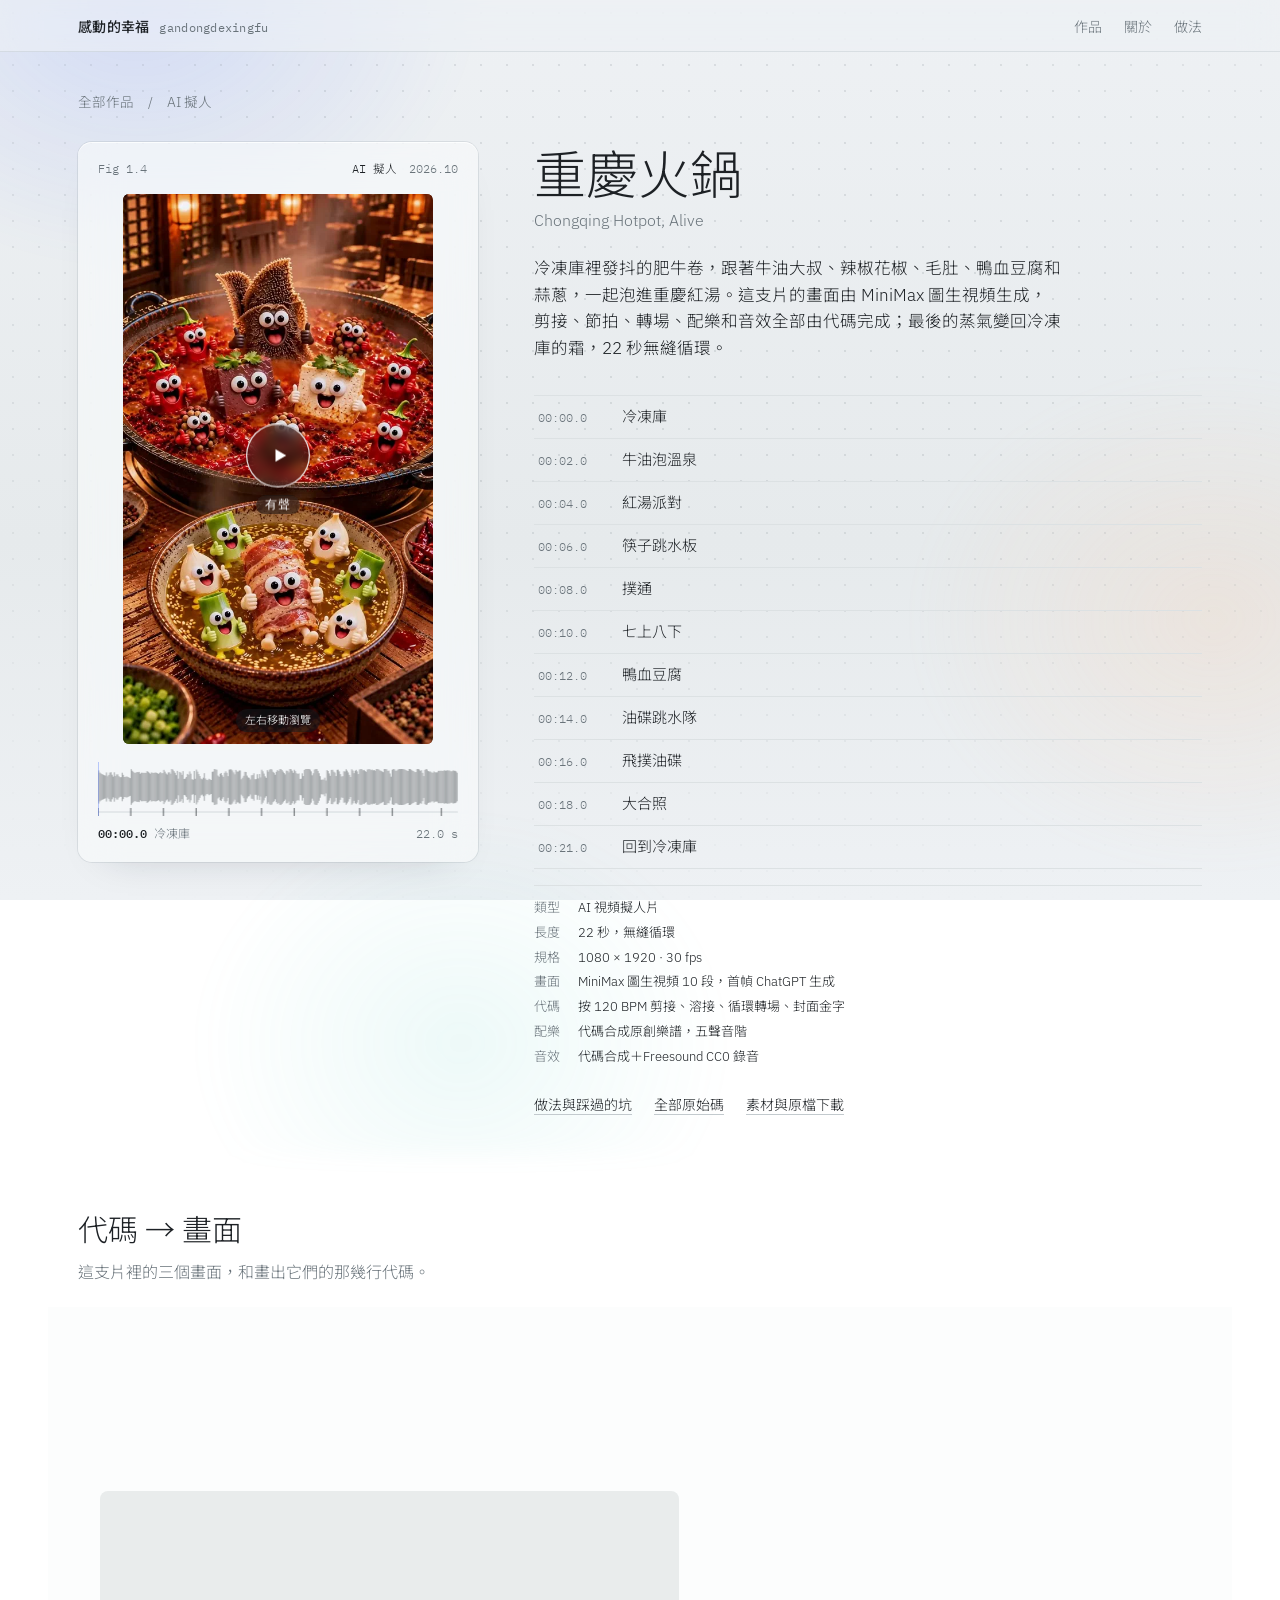
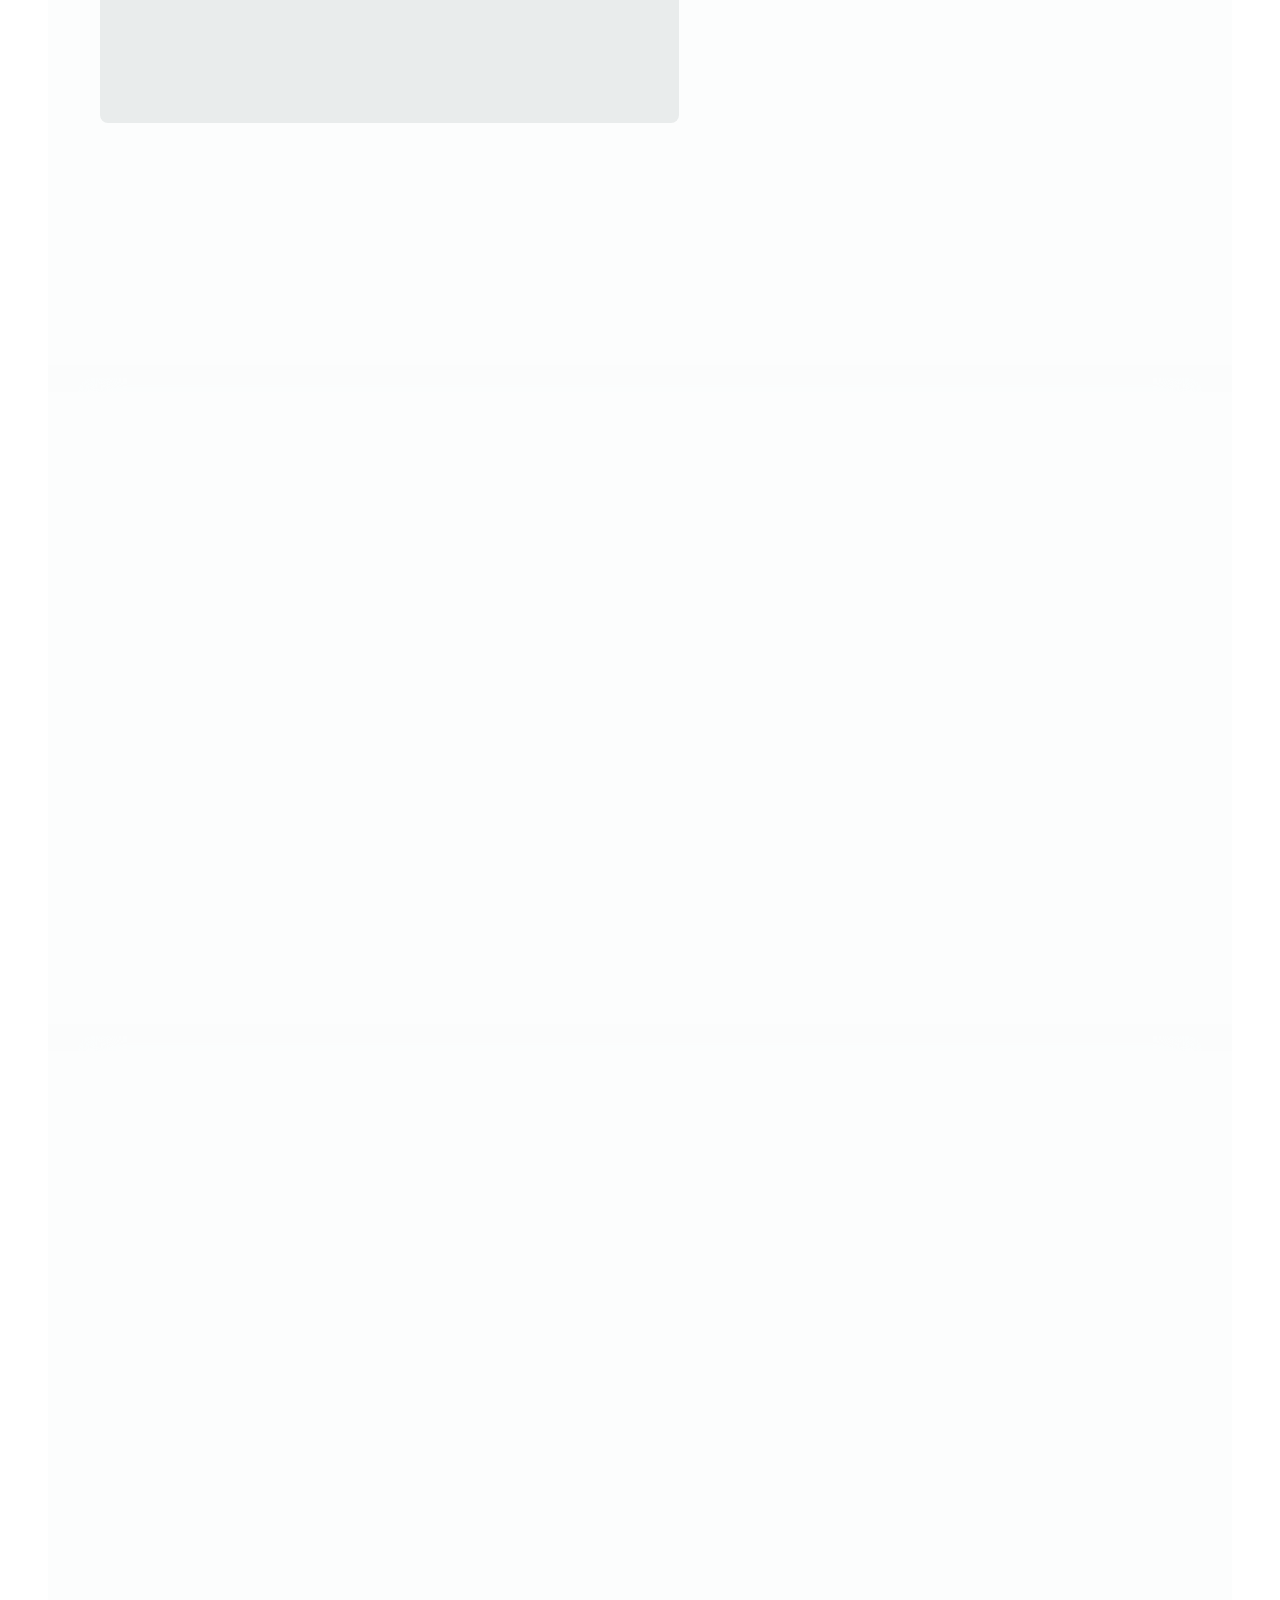
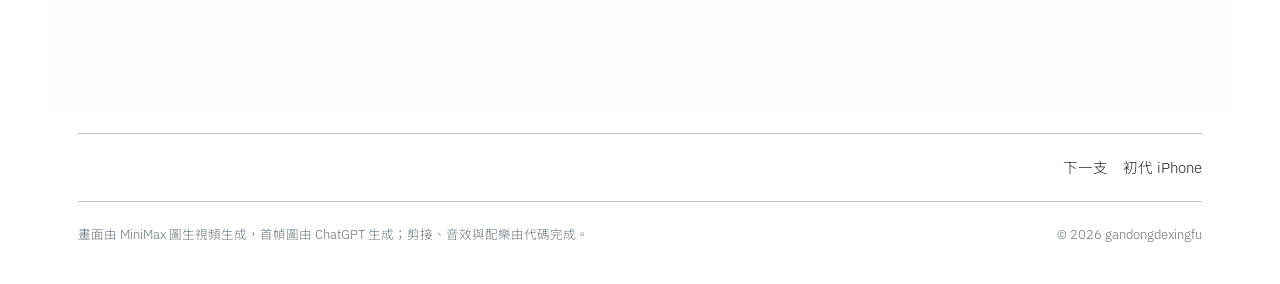
==== works/chongqing-hotpot/index.html @ 7da3f76e "上架《重慶火鍋》（Fig 1.4，AI 擬人） - media：540×960 網頁版、封面 jpg/webp、指紋、三張代碼→畫面配圖 - works.json 新增作品，章節 11 段；轉盤新增火" ====
<!doctype html>
<html lang="zh-Hant">
<head>
<meta charset="utf-8">
<meta name="viewport" content="width=device-width, initial-scale=1">
<title>重慶火鍋 · 感動的幸福</title>
<meta name="description" content="冷凍庫裡發抖的肥牛卷，跟著牛油大叔、辣椒花椒、毛肚、鴨血豆腐和蒜蔥，一起泡進重慶紅湯。這支片的畫面由 MiniMax 圖生視頻生成，剪接、節拍、轉場、配樂和音效全部由代碼完成；最後的蒸氣變回冷凍庫的霜，22 秒無縫循環。">
<link rel="icon" href="../../favicon.svg" type="image/svg+xml">
<link rel="icon" href="../../favicon-32.png" sizes="32x32" type="image/png">
<link rel="apple-touch-icon" href="../../apple-touch-icon.png">
<meta name="theme-color" content="#E9ECEC">
<meta property="og:type" content="video.other">
<meta property="og:site_name" content="感動的幸福">
<meta property="og:title" content="重慶火鍋 · AI 畫面＋代碼後期">
<meta property="og:description" content="冷凍庫裡發抖的肥牛卷，跟著牛油大叔、辣椒花椒、毛肚、鴨血豆腐和蒜蔥，一起泡進重慶紅湯。這支片的畫面由 MiniMax 圖生視頻生成，剪接、節拍、轉場、配樂和音效全部由代碼完成；最後的蒸氣變回冷凍庫的霜，22 秒無縫循環。">
<meta property="og:url" content="https://gandongdexingfu.github.io/works/chongqing-hotpot/">
<meta property="og:image" content="https://gandongdexingfu.github.io/media/chongqing-hotpot.jpg">
<meta name="twitter:card" content="summary_large_image">
<link rel="preconnect" href="https://fonts.googleapis.com">
<link rel="preconnect" href="https://fonts.gstatic.com" crossorigin>
<link href="https://fonts.googleapis.com/css2?family=IBM+Plex+Mono:wght@400;500&family=IBM+Plex+Sans:wght@300;400;500&family=Noto+Sans+TC:wght@300;400;500&display=swap" rel="stylesheet">
<link rel="stylesheet" href="../../assets/site.css">
</head>
<body>
<div class="wrap">
  <header class="top">
    <a class="mark" href="../../">感動的幸福<span>gandongdexingfu</span></a>
    <nav class="top"><a href="../../#works">作品</a><a href="../../#about">關於</a><a href="https://github.com/gandongdexingfu/lemo-opuscar/tree/main/mine">做法</a></nav>
  </header>
  <div class="crumb"><a href="../../">全部作品</a>　/　<a href="../../?style=AI 擬人">AI 擬人</a></div>

  <section class="work tall">
    <article class="plate" id="player" data-id="chongqing-hotpot"></article>
    <div>
      <h1>重慶火鍋</h1>
      <div class="en">Chongqing Hotpot, Alive</div>
      <p class="lede">冷凍庫裡發抖的肥牛卷，跟著牛油大叔、辣椒花椒、毛肚、鴨血豆腐和蒜蔥，一起泡進重慶紅湯。這支片的畫面由 MiniMax 圖生視頻生成，剪接、節拍、轉場、配樂和音效全部由代碼完成；最後的蒸氣變回冷凍庫的霜，22 秒無縫循環。</p>
      
      <ol class="chapters" aria-label="章節，點一下跳到那一段">
<li><button type="button" data-t="0"><span>00:00.0</span><span>冷凍庫</span></button></li>
<li><button type="button" data-t="2.0"><span>00:02.0</span><span>牛油泡溫泉</span></button></li>
<li><button type="button" data-t="4.0"><span>00:04.0</span><span>紅湯派對</span></button></li>
<li><button type="button" data-t="6.0"><span>00:06.0</span><span>筷子跳水板</span></button></li>
<li><button type="button" data-t="8.0"><span>00:08.0</span><span>撲通</span></button></li>
<li><button type="button" data-t="10.0"><span>00:10.0</span><span>七上八下</span></button></li>
<li><button type="button" data-t="12.0"><span>00:12.0</span><span>鴨血豆腐</span></button></li>
<li><button type="button" data-t="14.0"><span>00:14.0</span><span>油碟跳水隊</span></button></li>
<li><button type="button" data-t="16.0"><span>00:16.0</span><span>飛撲油碟</span></button></li>
<li><button type="button" data-t="18.0"><span>00:18.0</span><span>大合照</span></button></li>
<li><button type="button" data-t="21.0"><span>00:21.0</span><span>回到冷凍庫</span></button></li>
      </ol>
      <dl class="spec"><dt>類型</dt><dd>AI 視頻擬人片</dd><dt>長度</dt><dd>22 秒，無縫循環</dd><dt>規格</dt><dd>1080 × 1920 · 30 fps</dd><dt>畫面</dt><dd>MiniMax 圖生視頻 10 段，首幀 ChatGPT 生成</dd><dt>代碼</dt><dd>按 120 BPM 剪接、溶接、循環轉場、封面金字</dd><dt>配樂</dt><dd>代碼合成原創樂譜，五聲音階</dd><dt>音效</dt><dd>代碼合成＋Freesound CC0 錄音</dd></dl>
      <div class="links"><a href="https://github.com/gandongdexingfu/lemo-opuscar/blob/main/mine/films/chongqing-hotpot/TREATMENT.md">做法與踩過的坑</a><a href="https://github.com/gandongdexingfu/lemo-opuscar/tree/main/mine/films/chongqing-hotpot">全部原始碼</a><a href="https://github.com/gandongdexingfu/lemo-opuscar/tree/assets/chongqing-hotpot">素材與原檔下載</a></div>
    </div>
  </section>

  <section class="bts" aria-labelledby="bts-h">
    <h2 id="bts-h">代碼 → 畫面</h2>
    <p>這支片裡的三個畫面，和畫出它們的那幾行代碼。</p>
<article class="pair">
  <div class="code"><div class="head"><span>Fig 1.4.1</span><span>audio.py・節錄整理</span></div>
    <h3>七上八下，每一下都有聲音</h3><p class="note">MiniMax 生成的毛肚彈了五、六下，大約一秒一下。剪接時加速兩倍，變成半拍一下；再逐幀找出每次「浸到底」的時間，在那一幀之後一格放入水聲，0.18 秒後接一聲彈簧 boing。</p>
    <pre><code>D1 = 1/30  # 聲音比畫面晚一幀
for t in (10.3, 10.9, 11.5):          # 逐幀找到的三次浸湯
    put(sfx, splash(0.4), t + D1, 0.35)
    put(sfx, boing(170, 0.45), t + 0.18 + D1, 0.32)

def boing(f=180, d=0.6):
    t = t_(d)
    fr = f*(1 + 0.35*np.sin(2*np.pi*14*t)*np.exp(-4*t)) + f*0.6*np.exp(-12*t)
    return np.sin(2*np.pi*np.cumsum(fr)/SR) * env(d, 0.003, d, 4)</code></pre></div>
  <figure><img src="../../media/bts/hp-bungee.webp" alt="七上八下，每一下都有聲音的畫面" loading="lazy" decoding="async"><button type="button" data-t="10.3">看片中這一段</button></figure>
</article>
<article class="pair">
  <div class="code"><div class="head"><span>Fig 1.4.2</span><span>cut.py・節錄整理</span></div>
    <h3>撞擊落在拍點上</h3><p class="note">肥牛落進油碟的那一下，是配樂從輕節拍轉成全編制的重拍。第一版素材入點在 0.5 秒，落油在 16.4 秒，早了三幀；入點改成 0.4 秒，撞擊剛好落在第 33 拍（16.5 秒）。</p>
    <pre><code># (素材, 入點, 出點, 在片中佔的秒數)
(&quot;s05_cannonball.mp4&quot;,   0.5, 3.5, 2.0),   # 入水落在 8.0 秒
(&quot;s06_tripe_bungee.mp4&quot;, 0.5, 4.5, 2.0),   # 2× 加速
(&quot;s09_beef_to_dish.mp4&quot;, 0.4, 2.4, 2.0),   # 落油對 16.5 秒拍點

sp = (b - a) / d                            # 變速倍率
vf = f&quot;trim={a}:{b},setpts=(PTS-STARTPTS)/{sp},fps=30&quot;</code></pre></div>
  <figure><img src="../../media/bts/hp-splash.webp" alt="撞擊落在拍點上的畫面" loading="lazy" decoding="async"><button type="button" data-t="16.5">看片中這一段</button></figure>
</article>
<article class="pair">
  <div class="code"><div class="head"><span>Fig 1.4.3</span><span>cut.py・節錄整理</span></div>
    <h3>蒸氣變回霜：無縫循環</h3><p class="note">最後一鏡讓 MiniMax 把畫面蒸成一片白；代碼再淡到冰白色，接上第一鏡冷凍庫的前一秒素材，淡入後正好接回片頭那一格。配樂也渲染兩輪取第二輪，尾音自然繞回開頭。</p>
    <pre><code># 第 10 鏡最後 0.5 秒淡到冰白
vf += &quot;,fade=t=out:st={D-0.5}:d=0.5:color=0xEEF4FF&quot;
# 循環段：取第 1 鏡素材 2.8–3.8 秒，從冰白淡入
# 片頭從 3.8 秒開始 → 結尾的最後一格接得上
&quot;trim=2.8:3.8,...,fade=t=in:st=0.1:d=0.9:color=0xEEF4FF&quot;</code></pre></div>
  <figure><img src="../../media/bts/hp-loop.webp" alt="蒸氣變回霜：無縫循環的畫面" loading="lazy" decoding="async"><button type="button" data-t="21.0">看片中這一段</button></figure>
</article>
  </section>

  <nav class="next"><span></span><a href="../iphone-2007/">下一支　初代 iPhone</a></nav>
  <footer id="about">
    <span>畫面由 MiniMax 圖生視頻生成，首幀圖由 ChatGPT 生成；剪接、音效與配樂由代碼完成。</span>
    <span>© 2026 gandongdexingfu</span>
  </footer>
</div>
<script src="../../assets/site.js"></script>

<script>
SITE.load('../../').then(([WORKS, FP]) => {
  const host = document.getElementById('player'), w = WORKS.find(x => x.id === host.dataset.id);
  host.innerHTML = SITE.plateHTML(w, '../../', { link: false });
  const items = [...document.querySelectorAll('.chapters li')];
  let film = null, fig = null;
  film = SITE.mount(host, w, FP[w.id], { eager: true, onChapter: i => {
    items.forEach((li, j) => li.classList.toggle('on', i === j));
    if (fig && film && !film.video.paused) fig.point(w.chapters[i][1]); // 播放時，線稿圖跟著片子走
  } });
  const jump = (t, play) => { film.seek(+t); if (play) film.play(); };
  const fhost = document.getElementById('wfig');
  if (fhost && typeof FIG !== 'undefined') {
    fig = FIG.mount(fhost, w.figure.name, { rest: w.figure.rest });
    // 點圖上的一格／一盞燈：影片跳到那一段並播放
    fig.stage.addEventListener('click', () => {
      const m = /^\d+ · (.+)$/.exec(fig.text), c = m && w.chapters.find(([, name]) => name === m[1]);
      if (!c) return;
      if (host.getBoundingClientRect().top < 0 || host.getBoundingClientRect().bottom > innerHeight) host.scrollIntoView({ behavior: 'smooth', block: 'start' });
      jump(c[0], true);
    });
    film.video.addEventListener('pause', () => fig.point(null));
    // 圖上的播放鍵：和影片下方那顆同步，等於一支遙控器
    const mini = fhost.querySelector('.play.mini');
    const ICON = { play: '<svg viewBox="0 0 12 12" aria-hidden="true"><path d="M3 1.8v8.4L10.2 6z"/></svg>', pause: '<svg viewBox="0 0 12 12" aria-hidden="true"><path d="M2.6 1.8h2.4v8.4H2.6zM7 1.8h2.4v8.4H7z"/></svg>' };
    const sync = () => { const on = !film.video.paused; mini.innerHTML = on ? ICON.pause : ICON.play; mini.classList.toggle('on', on); mini.setAttribute('aria-label', on ? '暫停' : '播放（有聲）'); };
    sync(); film.video.addEventListener('play', sync); film.video.addEventListener('pause', sync);
    mini.addEventListener('click', () => film.toggle());
  }
  document.querySelectorAll('.chapters button').forEach(b => b.addEventListener('click', () => jump(b.dataset.t, !film.video.paused)));
  document.querySelectorAll('.pair figure button').forEach(b => b.addEventListener('click', () => { host.scrollIntoView({ behavior: 'smooth', block: 'start' }); jump(b.dataset.t, true); }));
});
</script>
</body>
</html>
---- assets/site.css ----
:root {
  --page: #E9ECEC;
  --plate: #F7F8F8;
  --ink: #1D2125;
  --dim: #69737A;
  --line: #C3CACE;
  --faint: #DCE1E3;
  --signal: #2F5BFF;
  --edge: #98A1A7;
  --sans: "IBM Plex Sans", "Noto Sans TC", system-ui, sans-serif;
  --mono: "IBM Plex Mono", "Noto Sans TC", ui-monospace, monospace;
}
@media (prefers-color-scheme: dark) {
  :root:not([data-theme="light"]) { --page: #15191C; --plate: #1C2126; --ink: #E6EAEC; --dim: #8D979E; --line: #3A434A; --faint: #283037; --signal: #7C98FF; --edge: #5E686F; }
}
:root[data-theme="dark"] { --page: #15191C; --plate: #1C2126; --ink: #E6EAEC; --dim: #8D979E; --line: #3A434A; --faint: #283037; --signal: #7C98FF; --edge: #5E686F; }

* { box-sizing: border-box; }
html { -webkit-text-size-adjust: 100%; }
body { margin: 0; background: var(--page); color: var(--ink); font-family: var(--sans); font-weight: 300; line-height: 1.6; }
a { color: inherit; }
:focus-visible { outline: 1.5px solid var(--signal); outline-offset: 3px; border-radius: 4px; }

.wrap { max-width: 1180px; margin: 0 auto; padding: 0 28px; }
header.top { display: flex; justify-content: space-between; align-items: baseline; padding: 26px 0 0; font-size: 14px; }
.mark { font-weight: 500; letter-spacing: .02em; text-decoration: none; }
.mark span { color: var(--dim); font-family: var(--mono); font-size: 12px; margin-left: 10px; font-weight: 400; }
nav.top a { text-decoration: none; color: var(--dim); margin-left: 22px; }
nav.top a:hover { color: var(--ink); }

.intro { padding: 72px 0 64px; display: grid; grid-template-columns: minmax(0, 1fr) minmax(0, 500px); gap: 56px; align-items: center; }
.intro-text { max-width: 640px; }
.intro h1 { font-family: "Noto Sans TC", var(--sans); font-weight: 300; font-size: clamp(34px, 5.2vw, 60px); line-height: 1.18; letter-spacing: .01em; margin: 0; }
.intro p { margin: 22px 0 0; color: var(--dim); font-size: 16px; max-width: 34em; }
.intro p .en { display: block; font-family: var(--mono); font-size: 12.5px; margin-top: 6px; }

.filters { display: flex; flex-wrap: wrap; gap: 8px 22px; padding: 0 0 22px; font-size: 14px; }
.filters button { font: inherit; background: none; border: 0; padding: 4px 0; color: var(--dim); cursor: pointer; border-bottom: 1.5px solid transparent; }
.filters button:hover { color: var(--ink); }
.filters button[aria-pressed="true"] { color: var(--ink); border-bottom-color: var(--signal); }
.filters button span { font-family: var(--mono); font-size: 11.5px; margin-left: 5px; color: var(--dim); }
.plate[hidden] { display: none; }
.style-tag { color: var(--ink); }
.works { display: grid; grid-template-columns: repeat(2, minmax(0, 1fr)); gap: 28px; padding-bottom: 96px; }
.plate { background: var(--plate); border-radius: 14px; padding: 18px 20px 16px; box-shadow: 0 0 0 1px var(--faint); display: flex; flex-direction: column; }
.plate-head, .plate-foot { display: flex; justify-content: space-between; font-family: var(--mono); font-size: 11.5px; color: var(--dim); }
.stage { position: relative; margin: 16px auto 0; width: min(100%, 300px); aspect-ratio: var(--ar, 9 / 16); border-radius: 6px; overflow: hidden; background: var(--faint); cursor: ew-resize; }
.stage video, .stage img { position: absolute; inset: 0; width: 100%; height: 100%; object-fit: cover; display: block; }
.stage .hint { position: absolute; left: 50%; bottom: 12px; transform: translateX(-50%); font-family: var(--mono); font-size: 11px; color: #fff; background: rgba(20,24,28,.55); padding: 3px 9px; border-radius: 999px; pointer-events: none; transition: opacity .3s; white-space: nowrap; }
.stage:hover .hint, .stage.scrubbing .hint { opacity: 0; }

.title { margin: 20px 0 0; }
.title h2 { font-family: "Noto Sans TC", var(--sans); font-weight: 400; font-size: 24px; margin: 0; letter-spacing: .02em; }
.title .en { font-size: 14px; color: var(--dim); margin-top: 2px; }
.title p { font-size: 14.5px; margin: 10px 0 0; max-width: 32em; }

/* 指紋：音量波形＋章節刻度＋安靜段；游標位置＝畫面位置 */
.print { position: relative; margin-top: 18px; height: 54px; cursor: ew-resize; touch-action: pan-y; }
.print svg { position: absolute; inset: 0; width: 100%; height: 100%; overflow: visible; }
.print .lv { stroke: var(--ink); stroke-width: 1; opacity: .55; }
.print .tick { stroke: var(--ink); stroke-width: 1; }
.print .sil { fill: var(--faint); }
.print .base { stroke: var(--line); stroke-width: 1; }
.print .head { stroke: var(--signal); stroke-width: 1.25; }
.print .chap.on { opacity: 1; }
.readout { margin-top: 8px; font-family: var(--mono); font-size: 12px; display: flex; justify-content: space-between; color: var(--dim); }
.readout b { font-weight: 500; color: var(--ink); }

.actions { margin-top: 14px; display: flex; gap: 18px; font-size: 13.5px; }
.actions button, .actions a { font: inherit; background: none; border: 0; padding: 0; color: var(--ink); cursor: pointer; text-decoration: underline; text-decoration-color: var(--line); text-underline-offset: 4px; }
.actions button:hover, .actions a:hover { text-decoration-color: var(--signal); }

.spec { margin: 16px 0 0; padding: 12px 0 0; border-top: 1px solid var(--faint); display: grid; grid-template-columns: max-content 1fr; gap: 4px 18px; font-size: 13px; }
.spec dt { color: var(--dim); }
.spec dd { margin: 0; }

footer { border-top: 1px solid var(--line); padding: 22px 0 40px; font-size: 12.5px; color: var(--dim); display: flex; justify-content: space-between; gap: 20px; flex-wrap: wrap; }

@media (max-width: 760px) {
  .wrap { padding: 0 16px; }
  .intro { padding: 56px 0 40px; }
  .works { grid-template-columns: 1fr; gap: 20px; }
  .stage { width: min(100%, 320px); }
  nav.top a { margin-left: 14px; }
  .mark span { display: none; }
}
@media (prefers-reduced-motion: reduce) { * { transition: none !important; } }

.title h2 a { text-decoration: none; }
.title h2 a:hover { text-decoration: underline; text-decoration-color: var(--signal); text-underline-offset: 5px; text-decoration-thickness: 1.5px; }

/* —— 作品頁 —— */
.crumb { padding: 40px 0 0; font-size: 13.5px; color: var(--dim); }
.crumb a { color: var(--dim); text-decoration: none; }
.crumb a:hover { color: var(--ink); }
.work { display: grid; grid-template-columns: minmax(0, 400px) minmax(0, 1fr); gap: 56px; padding: 28px 0 80px; align-items: start; }
.work .plate { position: sticky; top: 20px; }
/* 影片按螢幕高度縮放：整塊（影片＋指紋＋播放鍵）永遠裝得進一個螢幕，播放鍵一打開就看得到 */
.work .stage { width: auto; height: clamp(340px, calc(100vh - 300px), 640px); height: clamp(340px, calc(100svh - 300px), 640px); max-width: 100%; }
.work h1 { font-family: "Noto Sans TC", var(--sans); font-weight: 300; font-size: clamp(34px, 4.4vw, 52px); line-height: 1.15; margin: 0; }
.work .en { color: var(--dim); margin-top: 6px; }
.work .lede { font-size: 16.5px; margin: 22px 0 0; max-width: 32em; }
.chapters { list-style: none; margin: 34px 0 0; padding: 0; border-top: 1px solid var(--faint); }
.chapters li { border-bottom: 1px solid var(--faint); }
.chapters button { width: 100%; display: grid; grid-template-columns: 72px 1fr; gap: 12px; text-align: left; font: inherit; font-size: 15px; color: var(--ink); background: none; border: 0; padding: 9px 4px; cursor: pointer; }
.chapters button span:first-child { font-family: var(--mono); font-size: 12px; color: var(--dim); padding-top: 3px; }
.chapters button:hover { background: var(--plate); }
.chapters li.on button { color: var(--signal); }
.chapters li.on button span:first-child { color: var(--signal); }
.links { margin-top: 26px; display: flex; flex-wrap: wrap; gap: 8px 22px; font-size: 14px; }
.links a { text-decoration: underline; text-decoration-color: var(--line); text-underline-offset: 4px; }
.links a:hover { text-decoration-color: var(--signal); }

.bts { padding: 8px 0 72px; }
.bts > h2 { font-family: "Noto Sans TC", var(--sans); font-weight: 300; font-size: 30px; margin: 0; }
.bts > p { color: var(--dim); margin: 8px 0 0; max-width: 40em; }
.pair { display: grid; grid-template-columns: minmax(0, 1.25fr) minmax(0, 1fr); gap: 0; margin-top: 34px; background: var(--plate); border-radius: 14px; box-shadow: 0 0 0 1px var(--faint); overflow: hidden; }
.pair .code { padding: 18px 22px 20px; border-right: 1px solid var(--faint); min-width: 0; }
.pair .head { display: flex; justify-content: space-between; font-family: var(--mono); font-size: 11.5px; color: var(--dim); }
.pair h3 { font-family: "Noto Sans TC", var(--sans); font-weight: 400; font-size: 20px; margin: 14px 0 0; }
.pair .note { font-size: 14px; margin: 6px 0 0; max-width: 36em; }
.pair pre { margin: 16px 0 0; padding: 14px 16px; background: var(--page); border-radius: 8px; overflow-x: auto; font-family: var(--mono); font-size: 12.5px; line-height: 1.65; color: var(--ink); tab-size: 2; }
.pair pre .cm { color: var(--dim); }
.pair figure { margin: 0; position: relative; background: var(--faint); }
.pair figure img { display: block; width: 100%; height: 100%; object-fit: cover; aspect-ratio: 4 / 5; }
.pair figure button { position: absolute; left: 14px; bottom: 14px; font: inherit; font-size: 12.5px; background: rgba(247,248,248,.92); color: #1D2125; border: 0; border-radius: 999px; padding: 5px 12px; cursor: pointer; }
.pair figure button:hover { background: #fff; }
.next { display: flex; justify-content: space-between; gap: 16px; padding: 22px 0; border-top: 1px solid var(--line); font-size: 14.5px; }
.next a { text-decoration: none; }
.next a:hover { color: var(--signal); }

@media (max-width: 860px) {
  .work { grid-template-columns: 1fr; gap: 28px; }
  .work .plate { position: static; }
  .work .stage { width: min(100%, 340px); }
  .work.square .stage, .work.wide .stage { width: 100%; height: auto; }
  .pair { grid-template-columns: 1fr; }
  .pair .code { border-right: 0; border-bottom: 1px solid var(--faint); }
  .pair figure img { aspect-ratio: 4 / 3; }
}

/* 關於 */
/* 關於：三欄 —— 標籤｜一段自我介紹（主角）｜聯絡方式一列一列排，頂端對齊，左右平衡 */
.about { border-top: 1px solid var(--line); margin-top: 56px; padding: 44px 0 52px; display: grid; grid-template-columns: 160px minmax(0, 1.35fr) minmax(0, 1fr); gap: 24px 56px; align-items: start; }
.about h2 { font-family: var(--mono); font-weight: 400; font-size: 12.5px; color: var(--dim); margin: 6px 0 0; letter-spacing: .04em; }
/* 一句主句＋一句補充＋一行英文：三個層次，字級差一點點就好，靠顏色和留白分主次 */
.about-body { max-width: 31em; }
.about-body p { margin: 0; font-family: "Noto Sans TC", var(--sans); font-weight: 300; font-size: 15px; line-height: 1.9; letter-spacing: .02em; color: var(--dim); }
.about-body p { text-wrap: pretty; }
.about-body .nb { white-space: nowrap; } /* 不讓「開。」一個字掉到下一行 */
.about-body p.lead { font-size: 16.5px; line-height: 1.7; color: var(--ink); font-weight: 400; margin-bottom: 6px; }
.about-body .en { font-family: var(--mono); font-size: 12px; line-height: 1.7; letter-spacing: 0; margin-top: 16px; opacity: .85; }
.contact { margin: 4px 0 0; font-size: 14px; border-top: 1px solid var(--faint); }
.contact > div { display: grid; grid-template-columns: 7.5em 1fr; gap: 4px 16px; padding: 13px 0; border-bottom: 1px solid var(--faint); align-items: baseline; }
.contact dt { color: var(--dim); font-size: 12.5px; }
.contact dd { margin: 0; display: flex; flex-direction: column; gap: 3px; align-items: flex-start; }
.contact a, .contact button.mail { font: inherit; color: var(--ink); background: none; border: 0; padding: 0 0 1px; cursor: pointer; text-decoration: none; border-bottom: 1.5px solid var(--signal); }
.contact a:hover, .contact button.mail:hover { color: var(--signal); }
.contact .mail-out, .contact .note { font-size: 12px; color: var(--dim); }
.contact .mail-out { font-family: var(--mono); }
.contact .mail-out:empty { display: none; }
@media (max-width: 900px) { .about { grid-template-columns: 1fr; gap: 18px; } }

/* hairline 線稿圖：引擎的五種線色換成網站的色票，唯一的亮線是訊號藍 */
[data-hairline] { --hairline-plate: var(--plate); --hairline-hi: var(--signal); --hairline-edge: var(--edge); --hairline-mid: var(--line); --hairline-lo: var(--faint); --hairline-stroke: 1; }
.fig { margin: 0; background: var(--plate); border-radius: 14px; box-shadow: 0 0 0 1px var(--faint); padding: 16px 18px 14px; }
.fig-head { display: flex; justify-content: space-between; gap: 12px; font-family: var(--mono); font-size: 11.5px; color: var(--dim); }
.fig-read { color: var(--ink); font-variant-numeric: tabular-nums; white-space: nowrap; }
.fig-stage { margin: 6px -6px 2px; cursor: crosshair; }
.fig figcaption { font-size: 12.5px; color: var(--dim); }
.fig figcaption .en { display: block; font-family: var(--mono); font-size: 11.5px; margin-top: 2px; }
@media (max-width: 900px) { .intro { grid-template-columns: 1fr; gap: 32px; } .hero-fig { max-width: 520px; } }
.work-fig { margin-top: 28px; max-width: 560px; }
.work-fig .fig-stage { cursor: pointer; }
/* 404 */
.lost { display: grid; grid-template-columns: minmax(0, 1fr) minmax(0, 480px); gap: 56px; align-items: center; padding: 72px 0 96px; }
.lost h1 { font-family: "Noto Sans TC", var(--sans); font-weight: 300; font-size: clamp(30px, 4.4vw, 48px); line-height: 1.2; margin: 0; }
.lost p { color: var(--dim); font-size: 16px; margin: 18px 0 0; max-width: 30em; }
.lost .code { font-family: var(--mono); font-size: 12.5px; color: var(--dim); margin: 0 0 14px; }
.lost a.back { display: inline-block; margin-top: 26px; color: var(--ink); text-decoration: none; border-bottom: 1.5px solid var(--signal); }
@media (max-width: 900px) { .lost { grid-template-columns: 1fr; gap: 32px; padding: 48px 0 64px; } }

/* —— 首頁：開場敘事 —— */
:root { --ease: cubic-bezier(.32, .72, 0, 1); }
.story { display: grid; grid-template-columns: minmax(0, 1fr) minmax(0, 500px); grid-template-areas: "hero fig" "steps fig"; column-gap: 64px; }
.story-hero { grid-area: hero; min-height: calc(100vh - 70px); min-height: calc(100svh - 70px); display: flex; flex-direction: column; justify-content: center; padding: 24px 0 48px; }
.story-hero h1 { font-family: "Noto Sans TC", var(--sans); font-weight: 300; font-size: clamp(40px, 6.4vw, 78px); line-height: 1.12; letter-spacing: .01em; margin: 0; }
.story-hero p { margin: 26px 0 0; color: var(--dim); font-size: 16.5px; max-width: 30em; }
.story-hero p .en { display: block; font-family: var(--mono); font-size: 12.5px; margin-top: 6px; }
.cue { margin-top: 40px; align-self: flex-start; font-size: 14px; color: var(--ink); text-decoration: none; display: inline-flex; gap: 10px; align-items: baseline; border-bottom: 1.5px solid var(--signal); padding-bottom: 2px; }
.cue span { display: inline-block; animation: nudge 2.4s var(--ease) infinite; }
@keyframes nudge { 0%, 60%, 100% { transform: none; } 30% { transform: translateY(4px); } }
.story-fig { grid-area: fig; }
.story-fig .fig { position: sticky; top: max(24px, calc(50vh - 250px)); top: max(24px, calc(50svh - 250px)); }
.story-steps { grid-area: steps; list-style: none; margin: 0; padding: 0 0 18vh; }
.story-steps .step { min-height: 72vh; display: flex; flex-direction: column; justify-content: center; max-width: 30em; opacity: .28; transition: opacity .7s var(--ease); }
.story-steps .step.on { opacity: 1; }
.step .n { font-family: var(--mono); font-size: 12px; color: var(--signal); letter-spacing: .04em; }
.step h2 { font-family: "Noto Sans TC", var(--sans); font-weight: 300; font-size: clamp(28px, 3.6vw, 44px); line-height: 1.2; margin: 12px 0 0; }
.step p { font-size: 16px; color: var(--dim); margin: 16px 0 0; }

/* 標語一行一行浮上來；其他東西捲進畫面時輕輕浮起 */
.lines span { display: block; animation: up 1s var(--ease) both; }
.lines span:nth-child(2) { animation-delay: .14s; }
.rise { animation: up 1s var(--ease) .32s both; }
.cue.rise { animation-delay: .5s; }
@keyframes up { from { opacity: 0; transform: translateY(22px); } }
.reveal { opacity: 0; translate: 0 26px; transition: opacity .9s var(--ease), translate .9s var(--ease), box-shadow .5s var(--ease); transition-delay: var(--d, 0ms); }
.reveal.in { opacity: 1; translate: none; }

/* —— 首頁：作品 —— */
.gallery { padding-top: 32px; }
.gallery-head { display: flex; align-items: baseline; justify-content: space-between; gap: 16px; flex-wrap: wrap; border-top: 1px solid var(--line); padding-top: 28px; margin-bottom: 18px; }
.gallery-head h2 { font-family: "Noto Sans TC", var(--sans); font-weight: 300; font-size: clamp(30px, 3.6vw, 44px); margin: 0; }
.stat { font-family: var(--mono); font-size: 12.5px; color: var(--dim); margin: 0; }
.card { display: flex; flex-direction: column; text-decoration: none; color: inherit; background: var(--plate); border-radius: 14px; padding: 18px 20px 0; box-shadow: 0 0 0 1px var(--faint); }
.card[hidden] { display: none; }
.card:hover { box-shadow: 0 0 0 1px var(--signal), 0 18px 40px -24px rgba(20, 30, 60, .35); }
.card-head { display: flex; justify-content: space-between; font-family: var(--mono); font-size: 11.5px; color: var(--dim); }
.card-stage { position: relative; margin: 16px auto 0; width: min(100%, 280px); aspect-ratio: var(--ar, 9 / 16); border-radius: 6px; overflow: hidden; background: var(--faint); cursor: pointer; }
.card-stage.wide, .card-stage.square { width: 100%; }
.card-stage img { position: absolute; inset: 0; width: 100%; height: 100%; object-fit: cover; display: block; }
.card-stage img { transition: transform 1.2s var(--ease); }
.card:hover .card-stage img { transform: scale(1.025); }
.card-body { margin-top: 20px; }
.card-body h3 { font-family: "Noto Sans TC", var(--sans); font-weight: 400; font-size: 24px; margin: 0; letter-spacing: .02em; }
.card-body .en { font-size: 14px; color: var(--dim); margin-top: 2px; }
.card-body p { font-size: 14.5px; margin: 10px 0 0; max-width: 32em; }
.card-go { margin: 20px -20px 0; padding: 15px 20px; border-top: 1px solid var(--faint); display: flex; align-items: baseline; gap: 14px; font-size: 14.5px; }
.card-go .meta { font-family: var(--mono); font-size: 12px; color: var(--dim); margin-left: auto; }
.card-go .arrow { color: var(--signal); transition: transform .5s var(--ease); }
.card:hover .card-go .arrow { transform: translateX(5px); }
.card:hover .card-go > span:first-child { color: var(--signal); }

@media (max-width: 900px) {
  .story { grid-template-columns: 1fr; grid-template-areas: "hero" "fig" "steps"; }
  .story-hero { min-height: auto; padding: 48px 0 28px; }
  .story-fig { position: sticky; top: 0; z-index: 2; background: var(--page); padding: 8px 0 10px; }
  .story-fig .fig { position: static; max-width: 520px; margin: 0 auto; }
  .story-fig figcaption { display: none; }
  .story-steps .step { min-height: 56vh; }
}
@media (prefers-reduced-motion: reduce) {
  .lines span, .rise, .cue span { animation: none; }
  .reveal { opacity: 1; translate: none; }
}

/* 播放／暫停：一個細線圓圈，裡面只有三角形或兩道豎槓 */
.actions { align-items: center; gap: 12px; }
.actions button.play { width: 44px; height: 44px; padding: 0; border-radius: 50%; display: inline-grid; place-items: center; text-decoration: none; background: transparent; color: var(--ink); box-shadow: inset 0 0 0 1px var(--edge); transition: color .3s var(--ease, ease), box-shadow .3s var(--ease, ease), transform .3s var(--ease, ease); }
.actions button.play svg { width: 14px; height: 14px; fill: currentColor; }
.actions button.play:not(.on) svg { margin-left: 2px; } /* 三角形的視覺重心偏左，往右推一點才看起來置中 */
.actions button.play:hover { color: var(--signal); box-shadow: inset 0 0 0 1.5px var(--signal); }
.actions button.play:active { transform: scale(.94); }
.actions .sound { font-size: 12px; color: var(--dim); transition: opacity .5s var(--ease, ease); }
.actions button.play.on + .sound { opacity: 0; }

/* 懸浮：卡片和主圖像一塊浮起來的板子，跟著游標微微傾斜，表面有一道光 */
[data-tilt] { --rx: 0deg; --ry: 0deg; --lift: 0px; transform: perspective(1000px) rotateX(var(--rx)) rotateY(var(--ry)) translateZ(var(--lift)); transform-style: preserve-3d; }
[data-tilt]::after { content: ""; position: absolute; inset: 0; border-radius: inherit; pointer-events: none; opacity: 0; transition: opacity .5s var(--ease);
  background: radial-gradient(520px circle at var(--gx, 50%) var(--gy, 0%), rgba(255, 255, 255, .5), rgba(255, 255, 255, 0) 55%); mix-blend-mode: soft-light; }
[data-tilt].tilting::after { opacity: 1; }
.card { position: relative; }
.card.tilting { box-shadow: 0 0 0 1px var(--signal), 0 30px 60px -28px rgba(15, 25, 50, .45), 0 10px 20px -12px rgba(15, 25, 50, .25); }
.card .card-stage { transform: translateZ(26px); transition: transform .6s var(--ease); }
.card .card-body { transform: translateZ(14px); }
.hero-fig[data-tilt] { position: sticky; }
.hero-fig.tilting { box-shadow: 0 0 0 1px var(--faint), 0 34px 70px -34px rgba(15, 25, 50, .4); }
.hero-fig[data-tilt] .fig-stage { transform: translateZ(18px); }
@media (hover: none), (prefers-reduced-motion: reduce) { [data-tilt] { transform: none !important; } [data-tilt]::after { display: none; } }
/* 線稿圖板子上的小播放鍵：和影片下方那顆同步 */
.work-fig figcaption { display: flex; align-items: center; gap: 16px; }
.work-fig figcaption > span { flex: 1; }
.play.mini { flex: none; width: 36px; height: 36px; padding: 0; border: 0; border-radius: 50%; display: inline-grid; place-items: center; background: transparent; color: var(--ink); cursor: pointer; box-shadow: inset 0 0 0 1px var(--edge); transition: color .3s var(--ease), box-shadow .3s var(--ease), transform .3s var(--ease); }
.play.mini svg { width: 12px; height: 12px; fill: currentColor; }
.play.mini:not(.on) svg { margin-left: 2px; }
.play.mini:hover { color: var(--signal); box-shadow: inset 0 0 0 1.5px var(--signal); }
.play.mini:active { transform: scale(.94); }

/* 影片正中央的大播放鍵：細線圓圈＋霧面，下面一行小字「有聲」；播放中隱藏，點畫面暫停後回來 */
.big-play { position: absolute; left: 50%; top: 50%; transform: translate(-50%, -50%); padding: 0; border: 0; background: none; cursor: pointer; color: #fff; display: flex; flex-direction: column; align-items: center; gap: 8px; transition: opacity .4s var(--ease); }
.big-play .ring { width: 64px; height: 64px; border-radius: 50%; display: grid; place-items: center; background: rgba(16, 20, 24, .32); box-shadow: inset 0 0 0 1.25px rgba(255, 255, 255, .85); -webkit-backdrop-filter: blur(6px); backdrop-filter: blur(6px); transition: transform .4s var(--ease), box-shadow .3s, background .3s; }
.big-play svg { width: 18px; height: 18px; fill: currentColor; margin-left: 3px; }
.big-play .sound { font-size: 11.5px; letter-spacing: .08em; padding: 2px 9px; border-radius: 999px; background: rgba(16, 20, 24, .45); -webkit-backdrop-filter: blur(6px); backdrop-filter: blur(6px); }
.big-play:hover .ring { transform: scale(1.06); box-shadow: inset 0 0 0 1.5px var(--signal); background: rgba(47, 91, 255, .35); }
.stage.playing .big-play { opacity: 0; pointer-events: none; }
.stage.playing { cursor: pointer; }
.stage.scrubbing .big-play:not(:hover) { opacity: .35; }
.work .readout { margin-bottom: 2px; }

/* —— 首頁：幻燈機（電腦版）——
   轉盤懸在左邊、輕輕浮動；閱讀位置的幻燈片射出光束，打在右邊直式的幕上，幕裡無聲放著那支片 */
.projector { position: relative; display: grid; grid-template-columns: minmax(0, .9fr) minmax(0, 1.1fr); gap: 40px; align-items: center; margin: 8px 0 110px; }
.proj-tray { position: relative; z-index: 2; }
.fig.bare { background: none; box-shadow: none; padding: 0; }
.fig.bare .fig-head { padding: 0 6px; }
.fig.bare .fig-stage { margin: 0; cursor: grab; }
.fig.bare .fig-stage:active { cursor: grabbing; }
.float { animation: hover 6s ease-in-out 1.2s infinite; }
@keyframes hover { 0%, 100% { transform: translateY(0); } 50% { transform: translateY(-9px); } }
.float-shadow { width: 60%; height: 24px; margin: -84px auto 0; border-radius: 50%; border: 1px dashed var(--edge); opacity: .55; animation: shadow 6s ease-in-out 1.2s infinite; }
@keyframes shadow { 0%, 100% { transform: scale(1); opacity: .55; } 50% { transform: scale(.94); opacity: .38; } }
.proj-hint { text-align: center; font-size: 12.5px; color: var(--dim); margin: 34px 0 0; }
.beam { position: absolute; inset: 0; width: 100%; height: 100%; pointer-events: none; z-index: 1; overflow: visible; }
.projector { --beam: 255 240 214; }
.beam .s { stop-color: rgb(var(--beam)); }
.beam-light { mix-blend-mode: screen; }
/* 淺色模式：白天的房間看不見光束，所以在幻燈機周圍把「房間」調暗一點，像拉上窗簾的放映室 */
.projector::before { content: ""; position: absolute; inset: -60px -40px; z-index: 0; pointer-events: none; border-radius: 40px;
  background: radial-gradient(60% 70% at 58% 50%, rgba(20, 26, 32, .3), rgba(20, 26, 32, .12) 52%, transparent 80%); }
.beam-edge { fill: none; stroke: var(--signal); stroke-width: .75; stroke-opacity: .22; stroke-dasharray: 2 6; }
.dust { position: absolute; inset: 0; width: 100%; height: 100%; pointer-events: none; z-index: 1; mix-blend-mode: screen; }
@media (prefers-color-scheme: dark) { :root:not([data-theme="light"]) .projector::before { display: none; } }
:root[data-theme="dark"] .projector::before { display: none; }
/* 幕的位子是固定的（--sw × --sh），幕在裡面照片子的畫幅變形：長邊撐滿，寬和高同時變；旁邊的字不會跟著跳 */
.proj-screen { position: relative; z-index: 2; display: grid; grid-template-columns: var(--sw) minmax(0, 1fr); column-gap: 26px; align-items: center; --sw: clamp(250px, 27vw, 340px); --sh: 444px; }
.screen-slot { grid-column: 1; width: var(--sw); height: var(--sh); display: grid; place-items: center start; } /* 幕靠左：光束打的那一邊不動 */
.screen { position: relative; display: block; width: 250px; height: 444px; border-radius: 4px; overflow: hidden; background: #0d1013; transform: perspective(900px) rotateY(-9deg); transform-origin: left center;
  box-shadow: 0 0 0 1px var(--faint), 0 0 70px 4px rgb(var(--beam) / .32), 0 30px 60px -30px rgba(15, 25, 50, .5); transition: filter .16s, box-shadow .6s, width .58s var(--ease), height .58s var(--ease); }
.screen video, .screen .ghost { position: absolute; inset: 0; width: 100%; height: 100%; object-fit: cover; }
.screen video { view-transition-name: film; }
/* 投影的質感：暗角、邊緣微微散開、一層細顆粒 */
.screen::after { content: ""; position: absolute; inset: 0; pointer-events: none; background: radial-gradient(120% 90% at 50% 45%, transparent 55%, rgba(0, 0, 0, .45)); box-shadow: inset 0 0 18px 6px rgba(0, 0, 0, .35); }
.grain { position: absolute; inset: -20%; pointer-events: none; opacity: .13; mix-blend-mode: overlay; animation: grain .9s steps(6) infinite;
  background-image: url("data:image/svg+xml;utf8,<svg xmlns='http://www.w3.org/2000/svg' width='160' height='160'><filter id='n'><feTurbulence type='fractalNoise' baseFrequency='.85' numOctaves='2' stitchTiles='stitch'/></filter><rect width='100%' height='100%' filter='url(%23n)'/></svg>"); }
@keyframes grain { 0% { transform: translate(0, 0); } 33% { transform: translate(-6%, 4%); } 66% { transform: translate(5%, -5%); } 100% { transform: translate(-3%, 6%); } }
.ghost { opacity: 0; filter: blur(3px) saturate(.6); transition: opacity .35s var(--ease); }
.ghost.on { opacity: .42; }
.screen.dark { filter: brightness(.12); }
.screen.flick { animation: flick .42s steps(1) both; }
@keyframes flick { 0% { filter: brightness(.5); } 20% { filter: brightness(1.15); } 35% { filter: brightness(.8); } 55% { filter: brightness(1.05); } 100% { filter: none; } }
.blank-frame { position: absolute; inset: 16px; border: 1px dashed rgba(255, 255, 255, .28); border-radius: 3px; display: none; }
.screen.blank .blank-frame { display: block; }
.screen.blank { cursor: default; }
.screen-read { grid-column: 1; margin-top: 12px; transition: transform .58s var(--ease); font-family: var(--mono); font-size: 11.5px; color: var(--dim); letter-spacing: .03em; white-space: nowrap; }
.proj-text { grid-column: 2; grid-row: 1 / 3; }
.proj-text .card-head { gap: 12px; }
.proj-text h3 { font-family: "Noto Sans TC", var(--sans); font-weight: 400; font-size: 28px; margin: 14px 0 0; letter-spacing: .02em; }
.proj-text .en { font-size: 14px; color: var(--dim); margin-top: 2px; }
.proj-text p { font-size: 14.5px; margin: 12px 0 0; }
.p-go-link { color: var(--dim); display: flex; align-items: baseline; gap: 14px; margin-top: 18px; padding-top: 14px; border-top: 1px solid var(--faint); font-size: 14px; }
.p-go-link .meta { font-family: var(--mono); font-size: 12px; color: var(--dim); margin-left: auto; }
.proj-text.blank .arrow { display: none; }
.proj-text.blank .p-go-link { pointer-events: none; }
@media (min-width: 901px) { .gallery .filters, .gallery .works { display: none; } }
@media (max-width: 900px) { .projector { display: none; } }
@media (prefers-reduced-motion: reduce) { .float, .float-shadow, .grain { animation: none; } .screen.flick { animation: none; } }
/* 換頁：幕直接放大成作品頁的播放器（支援的瀏覽器才有，其他照常換頁） */
@view-transition { navigation: auto; }
.work .stage { view-transition-name: film; }
::view-transition-group(film) { animation-duration: .6s; animation-timing-function: cubic-bezier(.32, .72, 0, 1); }

/* 開場那一幀飛進轉盤：一個線稿的直式膠片格，沿弧線縮小落到閱讀位置 */
.courier { position: fixed; left: 0; top: 0; width: 70px; z-index: 50; pointer-events: none; opacity: 0; transition: opacity .25s; will-change: transform; }
.courier svg { display: block; width: 100%; overflow: visible; }
.courier rect { fill: var(--plate); stroke: var(--signal); stroke-width: 1.2; vector-effect: non-scaling-stroke; }
.courier rect + rect { fill: none; }
.hero-fig { transition: opacity .4s var(--ease); }
.hero-fig[style*="--gone: 1"] .fig-stage { opacity: .35; transition: opacity .4s; }

/* 幕是唯一的入口：滑上去，邊緣亮成訊號藍，底部浮出「看這支片 →」 */
.screen-go { position: absolute; left: 50%; bottom: 16px; transform: translate(-50%, 6px); padding: 5px 12px; border-radius: 999px; font-size: 12.5px; letter-spacing: .04em; color: #fff; white-space: nowrap;
  background: rgba(16, 20, 24, .5); -webkit-backdrop-filter: blur(6px); backdrop-filter: blur(6px); opacity: 0; transition: opacity .35s var(--ease), transform .35s var(--ease); pointer-events: none; }
.screen[href]:hover .screen-go { opacity: 1; transform: translate(-50%, 0); }
.screen[href]:hover { box-shadow: 0 0 0 1.5px var(--signal), 0 0 70px 4px rgb(var(--beam) / .32), 0 30px 60px -30px rgba(15, 25, 50, .5); }

/* —— 通透：背景是一片淡淡的天光，後面有色光緩慢漂移，上面一層極淡的點陣；所有板子是磨砂玻璃 —— */
:root { --sky-a: #EEF1F4; --sky-b: #E6EAEC; --orb-1: rgba(47, 91, 255, .14); --orb-2: rgba(255, 190, 140, .16); --orb-3: rgba(80, 200, 190, .10);
  --glass: rgba(250, 251, 252, .58); --glass-edge: rgba(255, 255, 255, .75); --glass-line: rgba(160, 172, 180, .28); --grid: rgba(105, 115, 122, .16); }
@media (prefers-color-scheme: dark) {
  :root:not([data-theme="light"]) { --sky-a: #12161A; --sky-b: #171C21; --orb-1: rgba(124, 152, 255, .16); --orb-2: rgba(255, 170, 110, .07); --orb-3: rgba(60, 190, 180, .08);
    --glass: rgba(30, 36, 42, .5); --glass-edge: rgba(255, 255, 255, .08); --glass-line: rgba(255, 255, 255, .07); --grid: rgba(200, 210, 220, .07); }
}
:root[data-theme="dark"] { --sky-a: #12161A; --sky-b: #171C21; --orb-1: rgba(124, 152, 255, .16); --orb-2: rgba(255, 170, 110, .07); --orb-3: rgba(60, 190, 180, .08);
  --glass: rgba(30, 36, 42, .5); --glass-edge: rgba(255, 255, 255, .08); --glass-line: rgba(255, 255, 255, .07); --grid: rgba(200, 210, 220, .07); }
body { background: linear-gradient(180deg, var(--sky-a), var(--sky-b) 60%, var(--sky-a)); background-attachment: fixed; isolation: isolate; }
body::before { content: ""; position: fixed; inset: -20vmax; z-index: -2; pointer-events: none;
  background: radial-gradient(38vmax 30vmax at 22% 18%, var(--orb-1), transparent 70%), radial-gradient(34vmax 28vmax at 82% 62%, var(--orb-2), transparent 70%), radial-gradient(30vmax 26vmax at 40% 92%, var(--orb-3), transparent 70%);
  filter: blur(10px); animation: drift 48s ease-in-out infinite alternate; }
@keyframes drift { 0% { transform: translate(0, 0) scale(1); } 50% { transform: translate(3vmax, -2vmax) scale(1.05); } 100% { transform: translate(-2vmax, 2vmax) scale(.98); } }
body::after { content: ""; position: fixed; inset: 0; z-index: -1; pointer-events: none;
  background-image: radial-gradient(var(--grid) 1px, transparent 1.3px); background-size: 26px 26px;
  -webkit-mask-image: radial-gradient(120% 90% at 50% 30%, #000 30%, transparent 85%); mask-image: radial-gradient(120% 90% at 50% 30%, #000 30%, transparent 85%); }
/* 磨砂玻璃：半透明、把後面的光糊開，上緣一道細高光 */
.plate, .pair, .fig:not(.bare), .card, .work-fig, .chapters button:hover {
  background: var(--glass); -webkit-backdrop-filter: blur(20px) saturate(1.25); backdrop-filter: blur(20px) saturate(1.25);
  box-shadow: inset 0 1px 0 var(--glass-edge), 0 0 0 1px var(--glass-line), 0 18px 40px -30px rgba(20, 30, 50, .25); }
.card:hover { box-shadow: inset 0 1px 0 var(--glass-edge), 0 0 0 1px var(--signal), 0 18px 40px -24px rgba(20, 30, 60, .35); }
/* 頂部導覽：固定在上方的一條玻璃，內容從它後面糊糊地滑過 */
header.top { position: sticky; top: 0; z-index: 40; padding: 16px 0 14px; }
header.top::before { content: ""; position: absolute; top: 0; bottom: 0; left: 50%; width: 100vw; transform: translateX(-50%); z-index: -1;
  background: color-mix(in srgb, var(--sky-a) 62%, transparent); -webkit-backdrop-filter: blur(18px) saturate(1.3); backdrop-filter: blur(18px) saturate(1.3); border-bottom: 1px solid var(--glass-line); }
.story-fig .fig { top: max(76px, calc(50vh - 230px)); top: max(76px, calc(50svh - 230px)); }
.work .plate { top: 76px; }
.work .stage { height: clamp(320px, calc(100vh - 350px), 640px); height: clamp(320px, calc(100svh - 350px), 640px); }
/* 手機：主圖固定在上方，文字從它後面捲過，所以這塊玻璃要厚一點，後面的字只剩一片霧 */
@media (max-width: 900px) { .story-fig { top: 56px; background: transparent; } .story-fig .fig { background: color-mix(in srgb, var(--sky-a) 88%, transparent); -webkit-backdrop-filter: blur(28px) saturate(1.3); backdrop-filter: blur(28px) saturate(1.3); } }
@media (prefers-reduced-motion: reduce) { body::before { animation: none; } }

/* —— 畫幅：方形和橫版的作品頁 —— */
/* 方形（4:5 到 5:4）：還是左片右字，片的欄位放寬，高度照螢幕縮 */
.work.square { grid-template-columns: minmax(0, 520px) minmax(0, 1fr); }
.work.square .stage { height: auto; width: min(100%, calc(100svh - 350px)); min-width: min(100%, 320px); }
/* 橫版：片放在上面佔滿寬，字和線稿圖移到下面 */
.work.wide { grid-template-columns: minmax(0, 1fr); gap: 40px; }
.work.wide .plate { position: static; }
.work.wide .stage { height: auto; width: min(100%, calc((100svh - 330px) * var(--k))); min-width: min(100%, 480px); }
.work.wide > div { max-width: 760px; }
@media (max-width: 860px) { .work.square .stage, .work.wide .stage { width: 100%; min-width: 0; height: auto; } }

/* 說明欄跟著幕：位置由 JS 算（離幕右緣固定 26px），這裡管換片時的淡出淡入和不同畫幅的鬆緊 */
.proj-text { max-width: 380px; transition: opacity .22s var(--ease), transform .5s var(--ease); }
.proj-text.away { opacity: 0; transform: translateX(-8px); transition: opacity .16s, transform 0s .16s; }
.proj-text[data-shape="tall"] h3 { margin-top: 18px; }
.proj-text[data-shape="tall"] p { margin-top: 16px; line-height: 1.85; }
.proj-text[data-shape="tall"] .p-go-link { margin-top: 26px; padding-top: 16px; }
.proj-text[data-shape="wide"] h3 { margin-top: 8px; font-size: 26px; }
.proj-text[data-shape="wide"] p { margin-top: 8px; line-height: 1.7; }
.proj-text[data-shape="wide"] .p-go-link { margin-top: 12px; padding-top: 10px; }
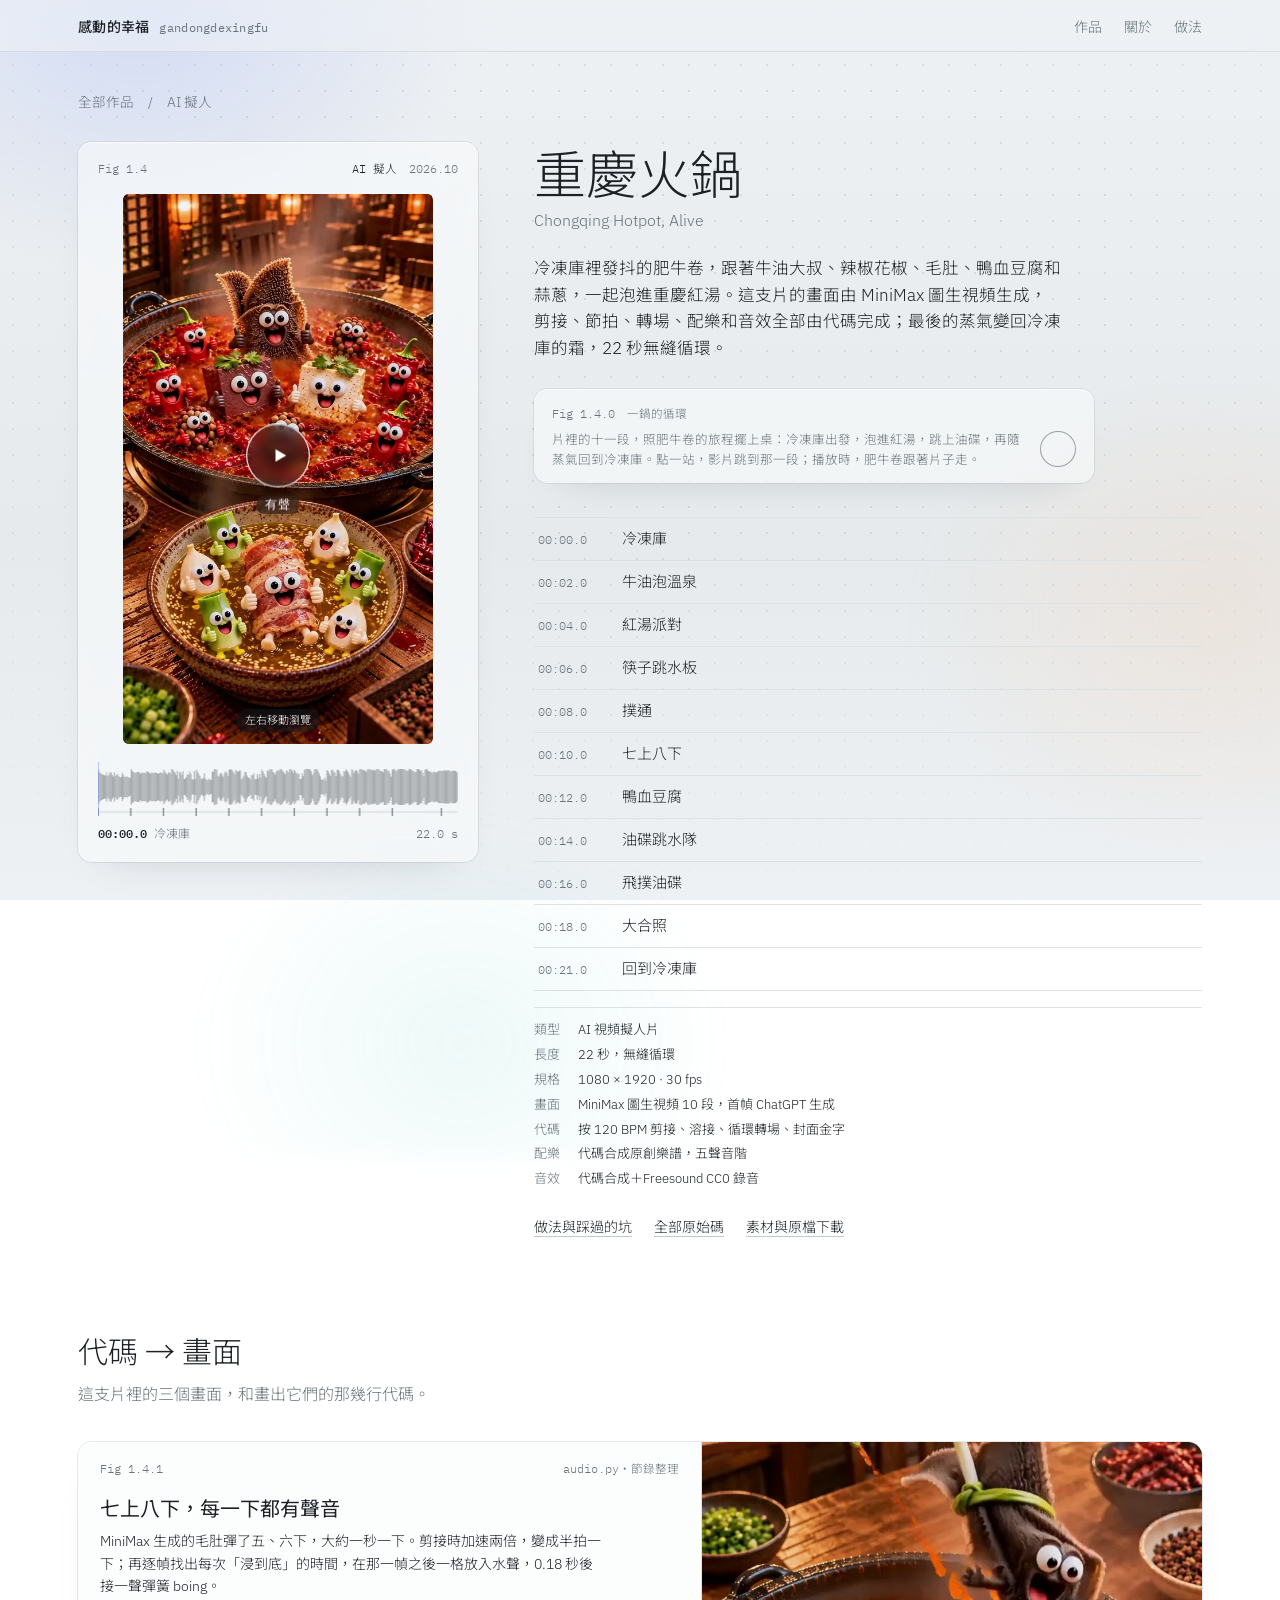
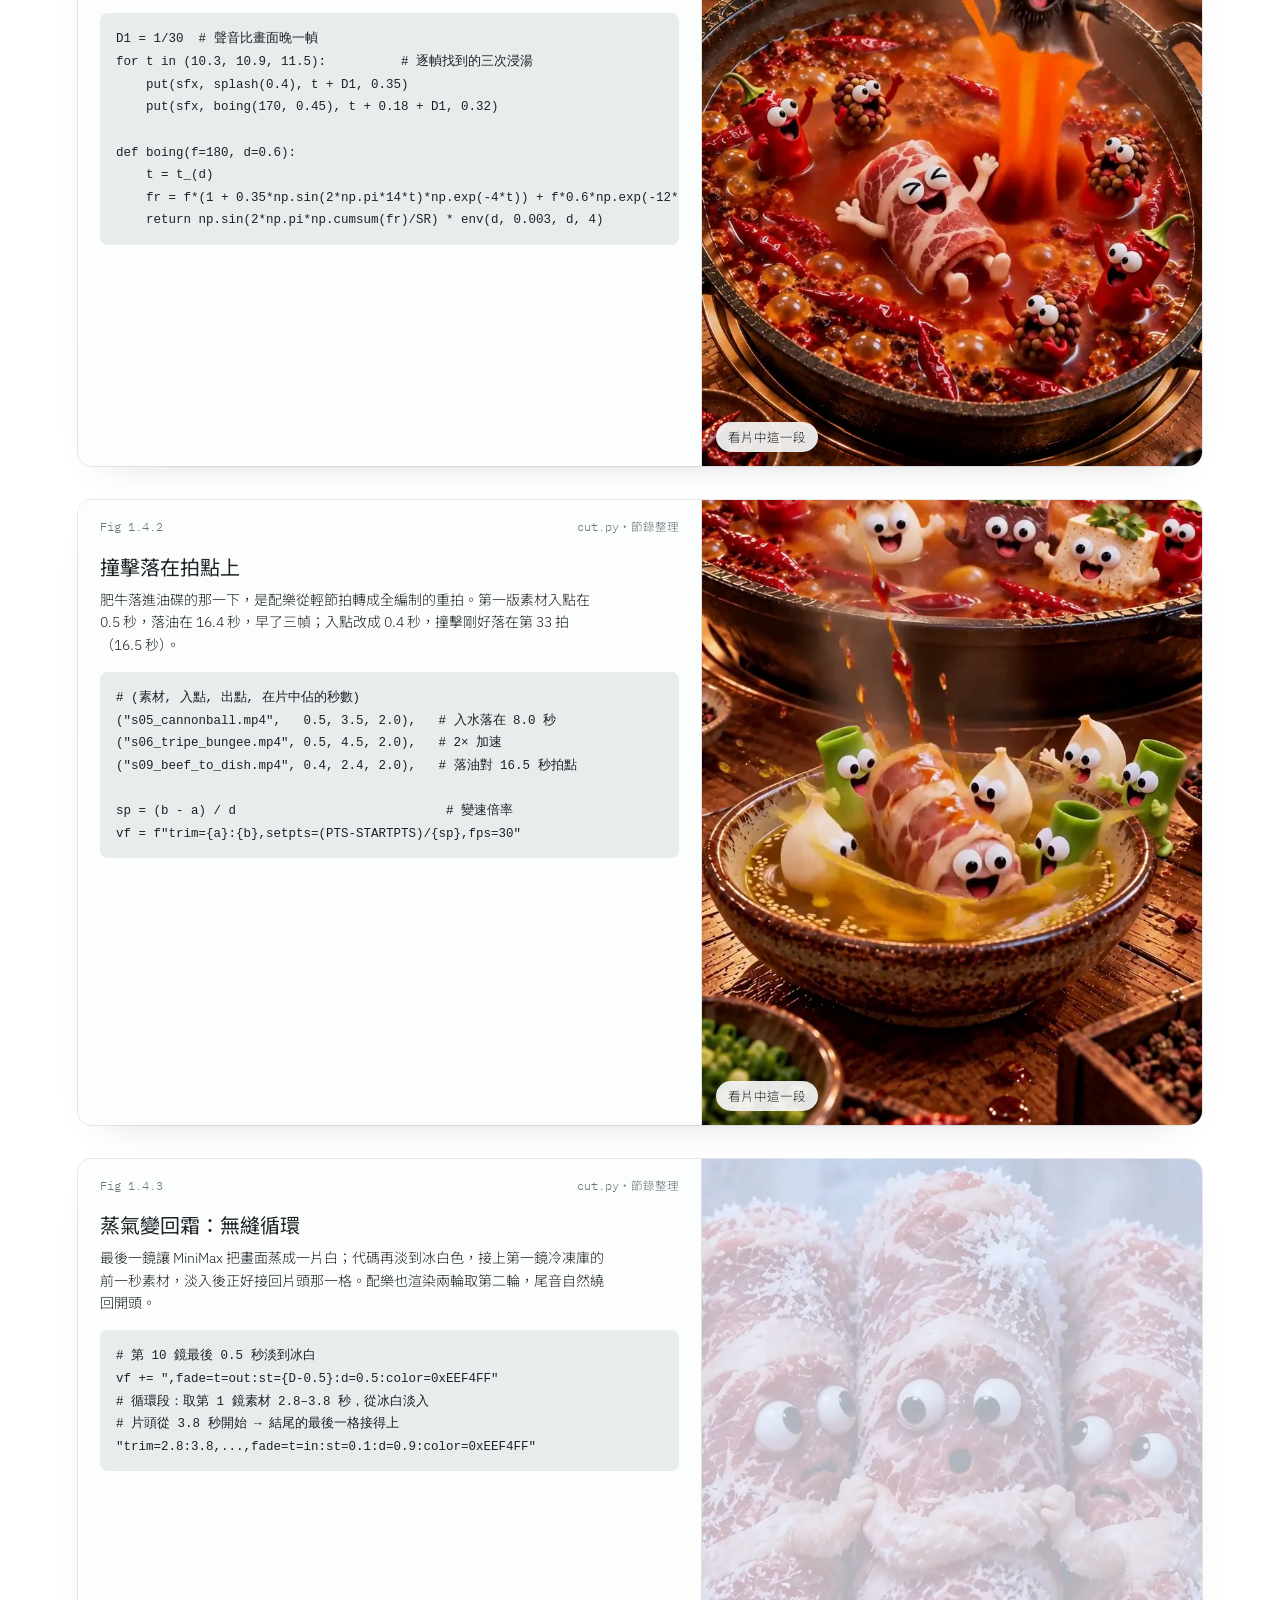
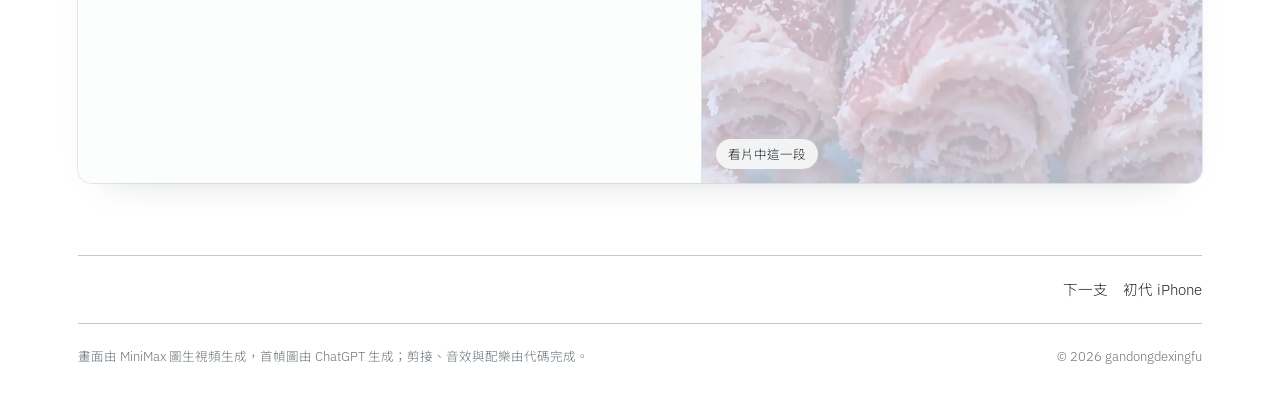
==== commit 4817576f: "重慶火鍋詳情頁：加等軸線稿「一鍋的循環」 冷凍庫、大鍋與鍋裡的角色、筷子跳水板、油碟、蒸氣回到冷凍庫，十一站對應片中十一段。 點一站影片跳到那一段；播放時肥牛卷（亮點）跟著片子走。  Co-Autho" ====
--- a/works/chongqing-hotpot/index.html
+++ b/works/chongqing-hotpot/index.html
@@ -35,7 +35,11 @@
       <h1>重慶火鍋</h1>
       <div class="en">Chongqing Hotpot, Alive</div>
       <p class="lede">冷凍庫裡發抖的肥牛卷，跟著牛油大叔、辣椒花椒、毛肚、鴨血豆腐和蒜蔥，一起泡進重慶紅湯。這支片的畫面由 MiniMax 圖生視頻生成，剪接、節拍、轉場、配樂和音效全部由代碼完成；最後的蒸氣變回冷凍庫的霜，22 秒無縫循環。</p>
-      
+      <figure class="fig work-fig" id="wfig" data-label="一張火鍋桌：冷凍庫、大鍋、筷子、油碟，蒸氣再飄回冷凍庫。">
+        <div class="fig-head"><span>Fig 1.4.0　一鍋的循環</span><span class="fig-read" aria-live="polite"></span></div>
+        <div class="fig-stage"></div>
+        <figcaption><span>片裡的十一段，照肥牛卷的旅程擺上桌：冷凍庫出發，泡進紅湯，跳上油碟，再隨蒸氣回到冷凍庫。點一站，影片跳到那一段；播放時，肥牛卷跟著片子走。</span><button class="play mini" type="button" aria-label="播放（有聲）"></button></figcaption>
+      </figure>
       <ol class="chapters" aria-label="章節，點一下跳到那一段">
 <li><button type="button" data-t="0"><span>00:00.0</span><span>冷凍庫</span></button></li>
 <li><button type="button" data-t="2.0"><span>00:02.0</span><span>牛油泡溫泉</span></button></li>
@@ -102,7 +106,7 @@
   </footer>
 </div>
 <script src="../../assets/site.js"></script>
-
+<script src="../../assets/hairline/kernel.js"></script><script src="../../assets/figures.js"></script><script src="../../assets/hairline/hotpot.js"></script>
 <script>
 SITE.load('../../').then(([WORKS, FP]) => {
   const host = document.getElementById('player'), w = WORKS.find(x => x.id === host.dataset.id);
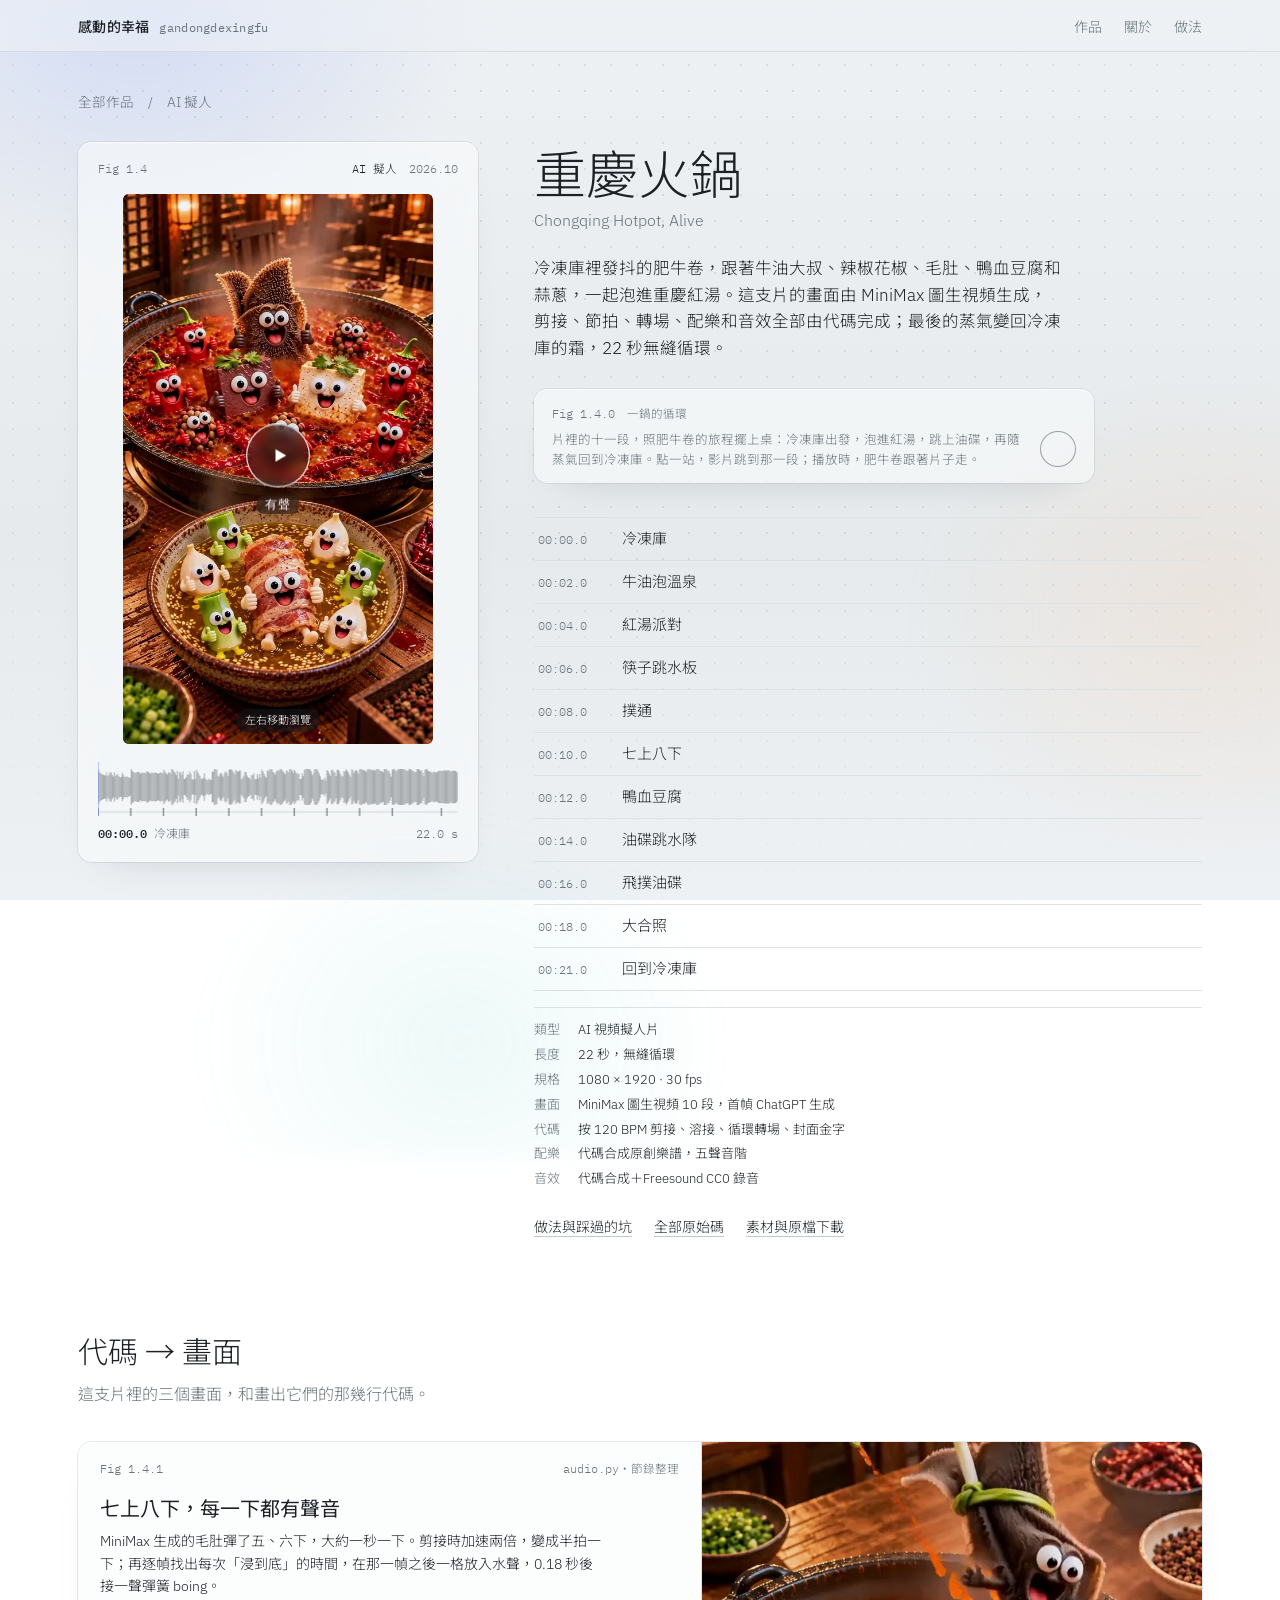
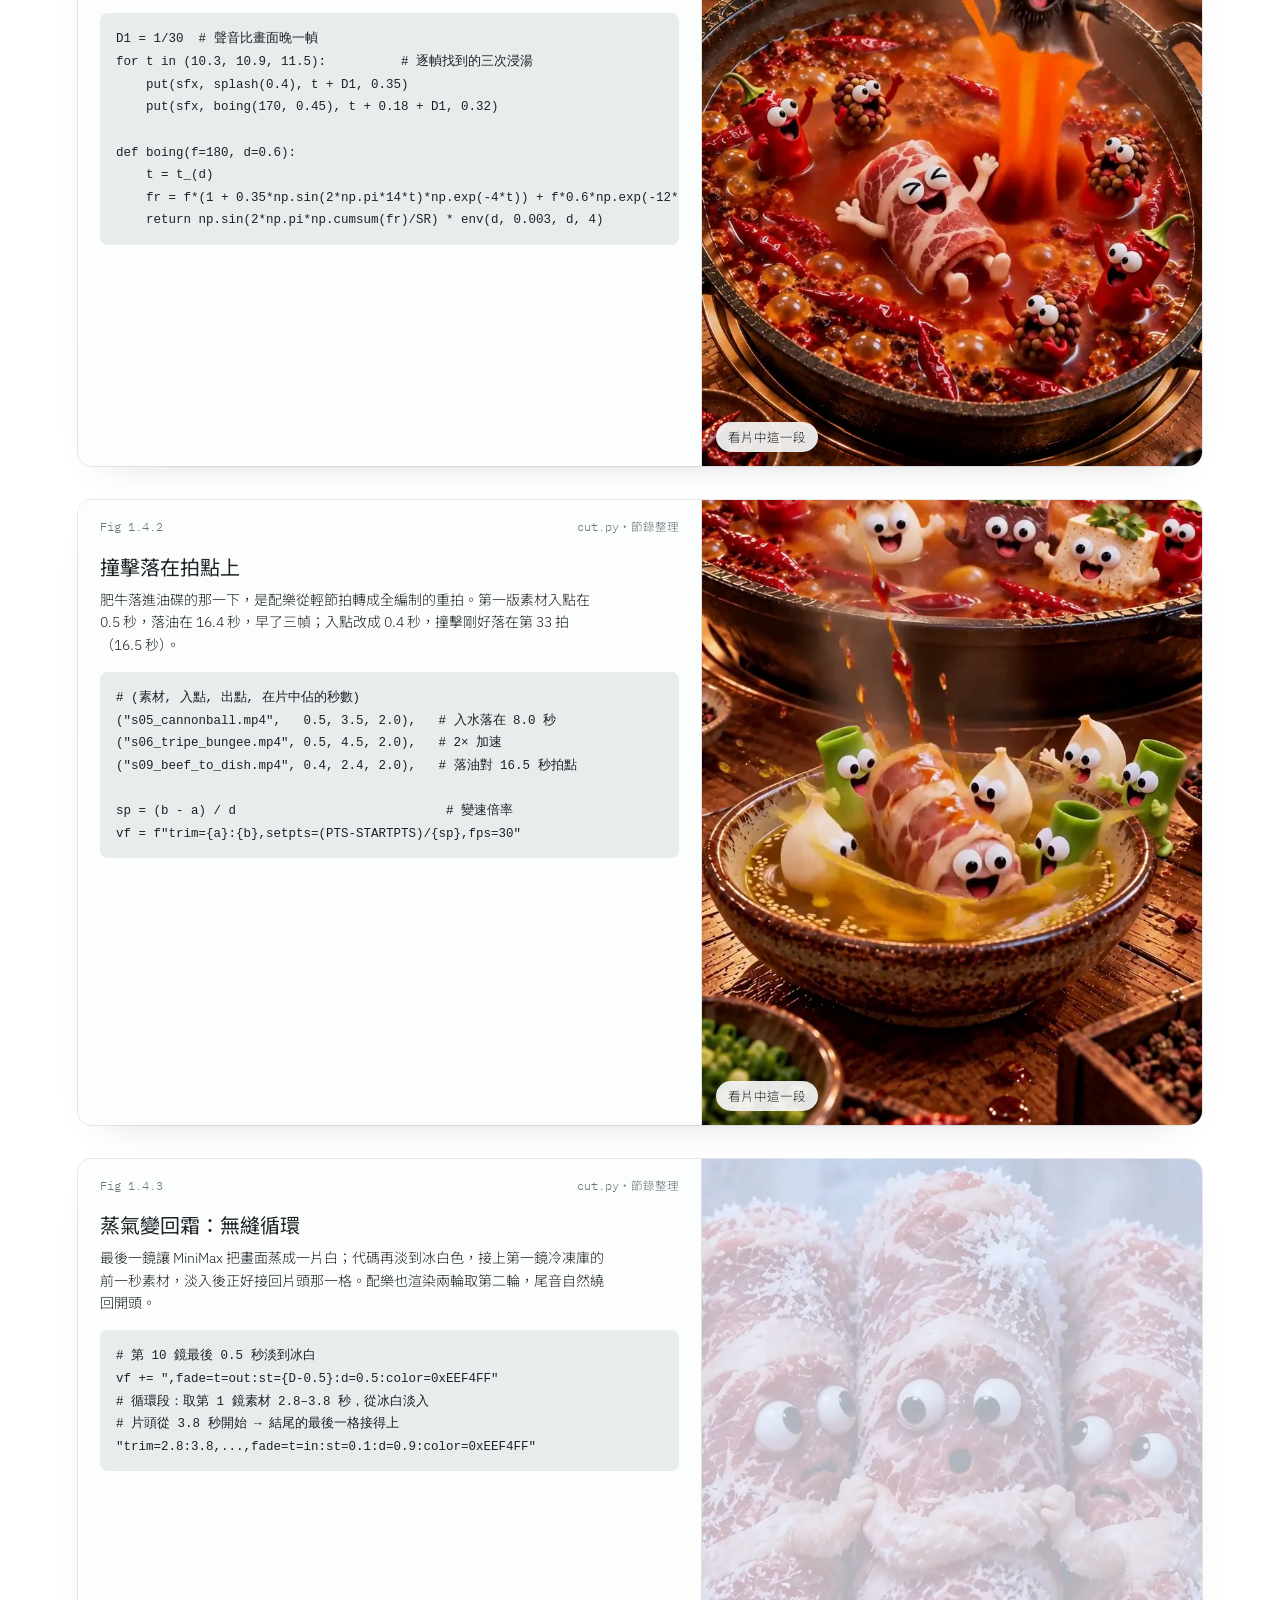
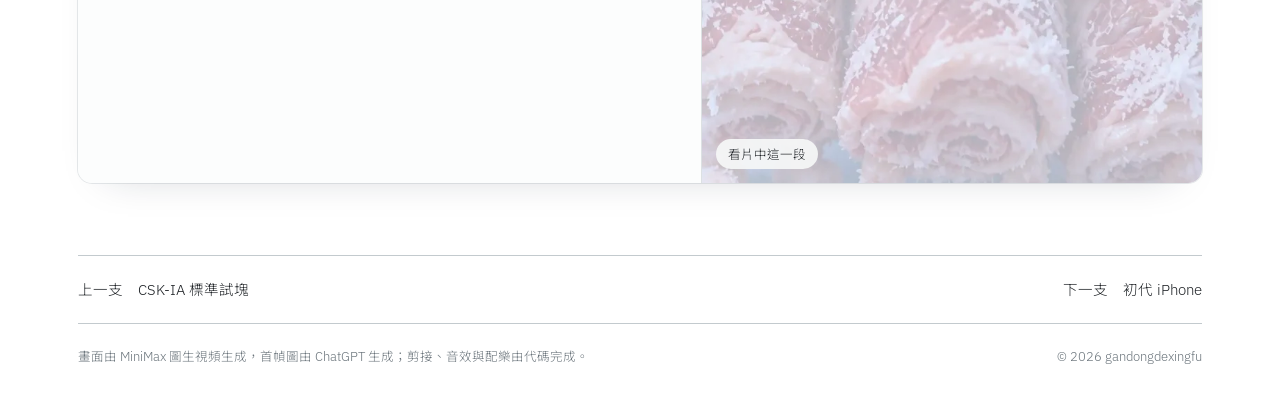
==== commit 00ec8d5b: "新增作品 Fig 1.5：CSK-IA 標準試塊（16:9 等角拆解） - media/csk-ia.*（960×540 網頁版、封面、指紋）、三張幕後配圖 - works.json 加一筆、產生作品" ====
--- a/works/chongqing-hotpot/index.html
+++ b/works/chongqing-hotpot/index.html
@@ -99,7 +99,7 @@
 </article>
   </section>
 
-  <nav class="next"><span></span><a href="../iphone-2007/">下一支　初代 iPhone</a></nav>
+  <nav class="next"><a href="../csk-ia/">上一支　CSK-IA 標準試塊</a><a href="../iphone-2007/">下一支　初代 iPhone</a></nav>
   <footer id="about">
     <span>畫面由 MiniMax 圖生視頻生成，首幀圖由 ChatGPT 生成；剪接、音效與配樂由代碼完成。</span>
     <span>© 2026 gandongdexingfu</span>
